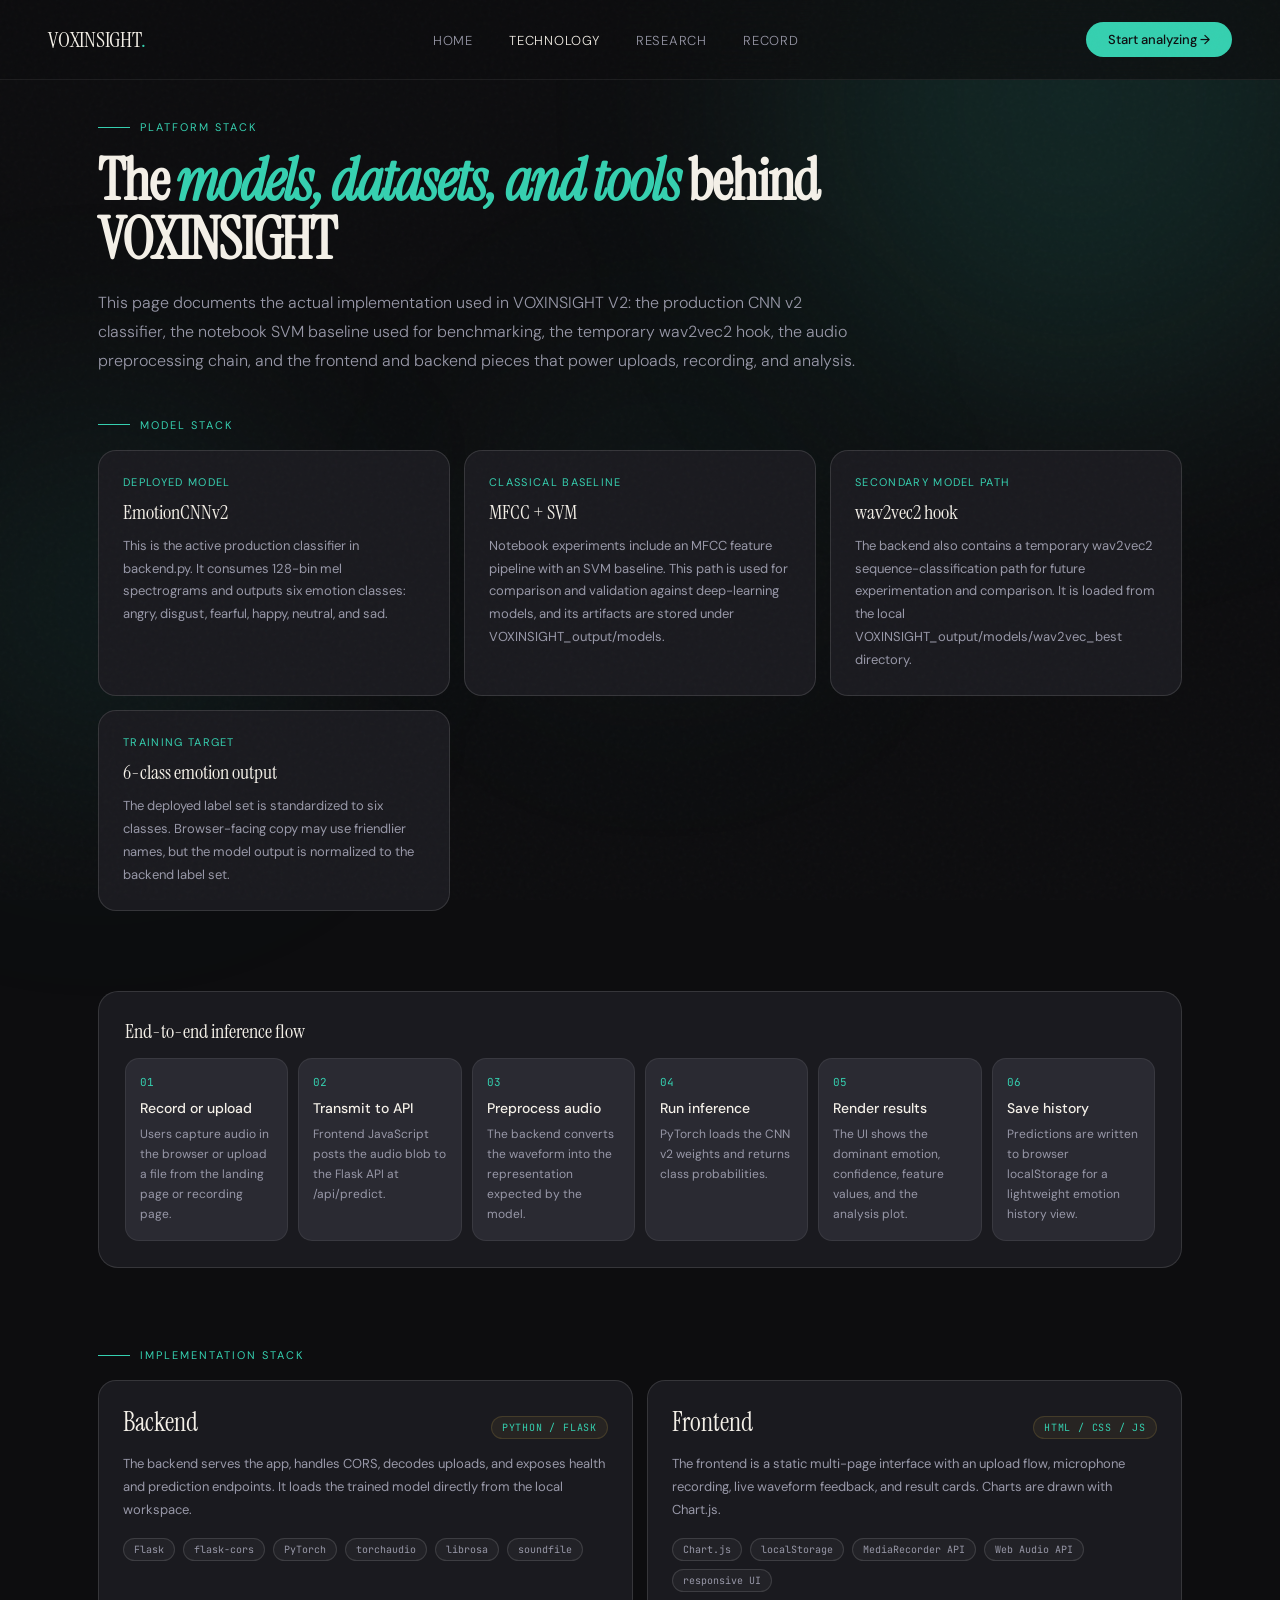
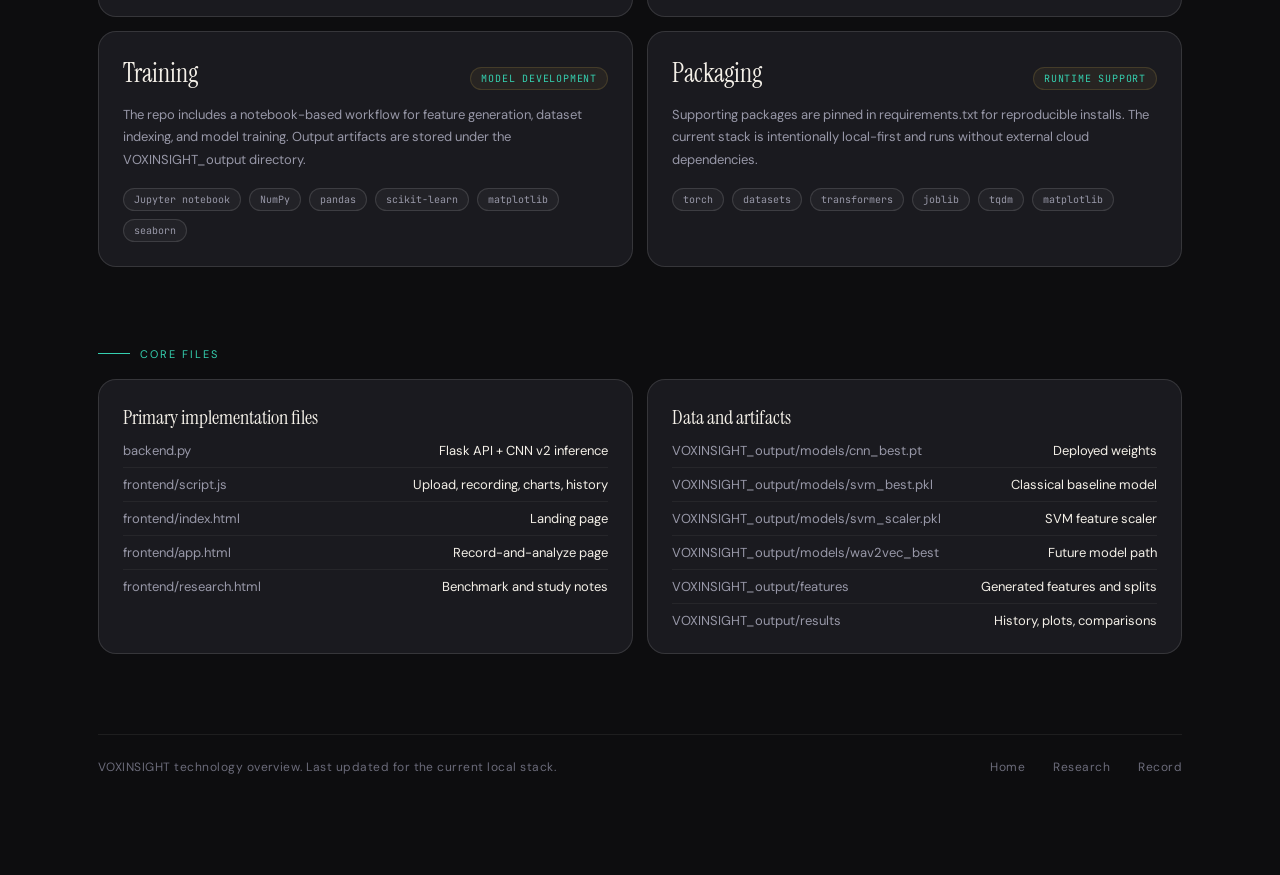
==== technology.html @ 30678c3e "Add files via upload" ====
<!DOCTYPE html>
<html lang="en">
<head>
<meta charset="UTF-8">
<meta name="viewport" content="width=device-width, initial-scale=1.0">
<title>VOXINSIGHT — Technology</title>
<link rel="preconnect" href="https://fonts.googleapis.com">
<link href="https://fonts.googleapis.com/css2?family=Instrument+Serif:ital@0;1&family=DM+Sans:ital,opsz,wght@0,9..40,300;0,9..40,400;0,9..40,500;1,9..40,300&family=JetBrains+Mono:wght@300;400&display=swap" rel="stylesheet">
<link rel="stylesheet" href="styles.css">
<style>
.tech-page {
  position: relative;
  z-index: 1;
  max-width: 1180px;
  margin: 0 auto;
  padding: 120px 48px 100px;
}
.tech-kicker, .tech-section-label {
  font-size: 11px;
  letter-spacing: 0.18em;
  text-transform: uppercase;
  color: var(--gold);
  display: flex;
  align-items: center;
  gap: 10px;
  margin-bottom: 18px;
}
.tech-kicker::before, .tech-section-label::before { content: ''; display: block; width: 32px; height: 1px; background: var(--gold); }
.tech-title {
  font-family: 'Instrument Serif', serif;
  font-size: clamp(42px, 4.5vw, 68px);
  line-height: 1.02;
  letter-spacing: -0.03em;
  color: var(--cream);
  max-width: 780px;
  margin-bottom: 20px;
}
.tech-title em { font-style: italic; color: var(--gold); }
.tech-desc {
  font-size: 16px;
  line-height: 1.8;
  color: var(--muted2);
  max-width: 760px;
  margin-bottom: 42px;
  font-weight: 300;
}
.tech-grid, .stack-grid, .source-grid {
  display: grid;
  gap: 14px;
}
.tech-grid { grid-template-columns: repeat(3, 1fr); margin-bottom: 80px; }
.stack-grid, .source-grid { grid-template-columns: repeat(2, 1fr); }
.tech-card, .stack-card, .source-card {
  background: var(--ink2);
  border: 1px solid var(--border2);
  border-radius: 18px;
  padding: 24px;
}
.tech-card-label {
  font-size: 11px; text-transform: uppercase; letter-spacing: 0.12em; color: var(--gold); margin-bottom: 10px;
}
.tech-card-title, .stack-name {
  font-family: 'Instrument Serif', serif;
  color: var(--cream);
}
.tech-card-title { font-size: 20px; margin-bottom: 10px; }
.stack-head { display:flex; align-items:baseline; justify-content:space-between; gap:16px; margin-bottom:14px; }
.stack-name { font-size: 26px; }
.stack-chip {
  font-family: 'JetBrains Mono', monospace;
  font-size: 10px;
  letter-spacing: 0.08em;
  text-transform: uppercase;
  color: var(--gold);
  background: rgba(201,168,76,0.08);
  border: 1px solid rgba(201,168,76,0.18);
  border-radius: 999px;
  padding: 4px 10px;
}
.tech-card-text, .stack-desc {
  font-size: 13px;
  line-height: 1.75;
  color: var(--muted2);
}
.stack-desc { margin-bottom: 16px; }
.stack-list, .source-list { display:flex; flex-wrap:wrap; gap:8px; }
.stack-pill {
  background: rgba(255,255,255,0.04);
  border: 1px solid var(--border2);
  border-radius: 999px;
  padding: 4px 10px;
  font-family: 'JetBrains Mono', monospace;
  font-size: 10px;
  color: var(--muted2);
}
.pipeline {
  margin-top: 24px;
  background: var(--ink2);
  border: 1px solid var(--border2);
  border-radius: 20px;
  padding: 26px;
}
.pipeline-steps {
  display: grid;
  grid-template-columns: repeat(6, 1fr);
  gap: 10px;
  margin-top: 14px;
}
.pipe-step {
  background: var(--ink3);
  border-radius: 14px;
  border: 1px solid var(--border);
  padding: 16px 14px;
  min-height: 120px;
}
.pipe-num { font-family: 'JetBrains Mono', monospace; font-size: 11px; color: var(--gold); margin-bottom: 10px; }
.pipe-title { font-size: 14px; font-weight: 500; color: var(--cream); margin-bottom: 8px; }
.pipe-text { font-size: 12px; line-height: 1.65; color: var(--muted2); }
.source-item {
  display: flex;
  justify-content: space-between;
  gap: 16px;
  border-bottom: 1px solid rgba(255,255,255,0.05);
  padding-bottom: 8px;
  width: 100%;
}
.source-item:last-child { border-bottom: none; padding-bottom: 0; }
.source-key { color: var(--muted2); font-size: 13px; }
.source-val { color: var(--cream); font-size: 13px; text-align: right; }
.tech-footer {
  margin-top: 80px;
  padding-top: 24px;
  border-top: 1px solid var(--border);
  display: flex;
  justify-content: space-between;
  gap: 16px;
  flex-wrap: wrap;
}
@media (max-width: 1024px) {
  .tech-grid, .stack-grid, .source-grid { grid-template-columns: 1fr; }
  .pipeline-steps { grid-template-columns: repeat(2, 1fr); }
}
@media (max-width: 768px) {
  .tech-page { padding: 104px 24px 80px; }
  .pipeline-steps { grid-template-columns: 1fr; }
}
</style>
</head>
<body>

<div class="orb orb1"></div>
<div class="orb orb2"></div>
<div class="orb orb3"></div>

<nav>
    <div class="logo">VOXINSIGHT<span>.</span></div>
    <ul class="nav-links">
        <li><a href="./index.html">Home</a></li>
        <li><a href="./technology.html" class="active">Technology</a></li>
        <li><a href="./research.html">Research</a></li>
        <li><a href="./app.html">Record</a></li>
    </ul>
    <a class="nav-cta" href="./app.html" style="text-decoration:none;">Start analyzing →</a>
</nav>

<main class="tech-page">
    <div class="tech-kicker">Platform stack</div>
    <h1 class="tech-title">The <em>models, datasets, and tools</em> behind VOXINSIGHT</h1>
    <p class="tech-desc">This page documents the actual implementation used in VOXINSIGHT V2: the production CNN v2 classifier, the notebook SVM baseline used for benchmarking, the temporary wav2vec2 hook, the audio preprocessing chain, and the frontend and backend pieces that power uploads, recording, and analysis.</p>

    <section>
        <div class="tech-section-label">Model stack</div>
        <div class="tech-grid">
            <div class="tech-card">
                <div class="tech-card-label">Deployed model</div>
                <div class="tech-card-title">EmotionCNNv2</div>
                <div class="tech-card-text">This is the active production classifier in backend.py. It consumes 128-bin mel spectrograms and outputs six emotion classes: angry, disgust, fearful, happy, neutral, and sad.</div>
            </div>
          <div class="tech-card">
            <div class="tech-card-label">Classical baseline</div>
            <div class="tech-card-title">MFCC + SVM</div>
            <div class="tech-card-text">Notebook experiments include an MFCC feature pipeline with an SVM baseline. This path is used for comparison and validation against deep-learning models, and its artifacts are stored under VOXINSIGHT_output/models.</div>
          </div>
            <div class="tech-card">
                <div class="tech-card-label">Secondary model path</div>
                <div class="tech-card-title">wav2vec2 hook</div>
                <div class="tech-card-text">The backend also contains a temporary wav2vec2 sequence-classification path for future experimentation and comparison. It is loaded from the local VOXINSIGHT_output/models/wav2vec_best directory.</div>
            </div>
            <div class="tech-card">
                <div class="tech-card-label">Training target</div>
                <div class="tech-card-title">6-class emotion output</div>
                <div class="tech-card-text">The deployed label set is standardized to six classes. Browser-facing copy may use friendlier names, but the model output is normalized to the backend label set.</div>
            </div>
        </div>
    </section>

    <!-- <section style="margin-top:80px;">
        <div class="tech-section-label">Data and preprocessing</div>
        <div class="source-grid">
            <div class="source-card">
                <div class="tech-card-title">Dataset and source material</div>
                <div class="tech-card-text">The project documentation references RAVDESS as the primary training source. Local workspace artifacts also include actor folders and cached feature outputs used during experimentation.</div>
                <div class="source-list" style="margin-top:12px;">
                    <div class="source-item"><span class="source-key">Training set</span><span class="source-val">RAVDESS</span></div>
                    <div class="source-item"><span class="source-key">Local audio corpus</span><span class="source-val">audio_speech_actors_01-24</span></div>
                    <div class="source-item"><span class="source-key">Feature cache</span><span class="source-val">VOXINSIGHT_output</span></div>
                </div>
            </div>
            <div class="source-card">
                <div class="tech-card-title">Audio preprocessing pipeline</div>
                <div class="tech-card-text">Audio is decoded server-side, converted to mono, resampled to 16 kHz, trimmed for silence, normalized, and padded or clipped to a fixed duration before inference.</div>
                <div class="source-list" style="margin-top:12px;">
                    <div class="source-item"><span class="source-key">Decode</span><span class="source-val">soundfile, librosa</span></div>
                    <div class="source-item"><span class="source-key">Sample rate</span><span class="source-val">16,000 Hz</span></div>
                    <div class="source-item"><span class="source-key">Windowing</span><span class="source-val">Mel spectrogram features</span></div>
                    <div class="source-item"><span class="source-key">Duration handling</span><span class="source-val">Trim, pad, clip</span></div>
                </div>
            </div>
        </div> -->

        <div class="pipeline">
            <div class="tech-card-title">End-to-end inference flow</div>
            <div class="pipeline-steps">
                <div class="pipe-step"><div class="pipe-num">01</div><div class="pipe-title">Record or upload</div><div class="pipe-text">Users capture audio in the browser or upload a file from the landing page or recording page.</div></div>
                <div class="pipe-step"><div class="pipe-num">02</div><div class="pipe-title">Transmit to API</div><div class="pipe-text">Frontend JavaScript posts the audio blob to the Flask API at /api/predict.</div></div>
                <div class="pipe-step"><div class="pipe-num">03</div><div class="pipe-title">Preprocess audio</div><div class="pipe-text">The backend converts the waveform into the representation expected by the model.</div></div>
                <div class="pipe-step"><div class="pipe-num">04</div><div class="pipe-title">Run inference</div><div class="pipe-text">PyTorch loads the CNN v2 weights and returns class probabilities.</div></div>
                <div class="pipe-step"><div class="pipe-num">05</div><div class="pipe-title">Render results</div><div class="pipe-text">The UI shows the dominant emotion, confidence, feature values, and the analysis plot.</div></div>
                <div class="pipe-step"><div class="pipe-num">06</div><div class="pipe-title">Save history</div><div class="pipe-text">Predictions are written to browser localStorage for a lightweight emotion history view.</div></div>
            </div>
        </div>
    </section>

    <section style="margin-top:80px;">
        <div class="tech-section-label">Implementation stack</div>
        <div class="stack-grid">
            <div class="stack-card">
                <div class="stack-head"><div class="stack-name">Backend</div><div class="stack-chip">Python / Flask</div></div>
                <div class="stack-desc">The backend serves the app, handles CORS, decodes uploads, and exposes health and prediction endpoints. It loads the trained model directly from the local workspace.</div>
                <div class="stack-list"><span class="stack-pill">Flask</span><span class="stack-pill">flask-cors</span><span class="stack-pill">PyTorch</span><span class="stack-pill">torchaudio</span><span class="stack-pill">librosa</span><span class="stack-pill">soundfile</span></div>
            </div>
            <div class="stack-card">
                <div class="stack-head"><div class="stack-name">Frontend</div><div class="stack-chip">HTML / CSS / JS</div></div>
                <div class="stack-desc">The frontend is a static multi-page interface with an upload flow, microphone recording, live waveform feedback, and result cards. Charts are drawn with Chart.js.</div>
                <div class="stack-list"><span class="stack-pill">Chart.js</span><span class="stack-pill">localStorage</span><span class="stack-pill">MediaRecorder API</span><span class="stack-pill">Web Audio API</span><span class="stack-pill">responsive UI</span></div>
            </div>
            <div class="stack-card">
                <div class="stack-head"><div class="stack-name">Training</div><div class="stack-chip">Model development</div></div>
                <div class="stack-desc">The repo includes a notebook-based workflow for feature generation, dataset indexing, and model training. Output artifacts are stored under the VOXINSIGHT_output directory.</div>
                <div class="stack-list"><span class="stack-pill">Jupyter notebook</span><span class="stack-pill">NumPy</span><span class="stack-pill">pandas</span><span class="stack-pill">scikit-learn</span><span class="stack-pill">matplotlib</span><span class="stack-pill">seaborn</span></div>
            </div>
            <div class="stack-card">
                <div class="stack-head"><div class="stack-name">Packaging</div><div class="stack-chip">Runtime support</div></div>
                <div class="stack-desc">Supporting packages are pinned in requirements.txt for reproducible installs. The current stack is intentionally local-first and runs without external cloud dependencies.</div>
                <div class="stack-list"><span class="stack-pill">torch</span><span class="stack-pill">datasets</span><span class="stack-pill">transformers</span><span class="stack-pill">joblib</span><span class="stack-pill">tqdm</span><span class="stack-pill">matplotlib</span></div>
            </div>
        </div>
    </section>

    <section style="margin-top:80px;">
        <div class="tech-section-label">Core files</div>
        <div class="source-grid">
            <div class="source-card">
                <div class="tech-card-title">Primary implementation files</div>
                <div class="source-list" style="margin-top:12px;">
                    <div class="source-item"><span class="source-key">backend.py</span><span class="source-val">Flask API + CNN v2 inference</span></div>
                    <div class="source-item"><span class="source-key">frontend/script.js</span><span class="source-val">Upload, recording, charts, history</span></div>
                    <div class="source-item"><span class="source-key">frontend/index.html</span><span class="source-val">Landing page</span></div>
                    <div class="source-item"><span class="source-key">frontend/app.html</span><span class="source-val">Record-and-analyze page</span></div>
                    <div class="source-item"><span class="source-key">frontend/research.html</span><span class="source-val">Benchmark and study notes</span></div>
                </div>
            </div>
            <div class="source-card">
                <div class="tech-card-title">Data and artifacts</div>
                <div class="source-list" style="margin-top:12px;">
                    <div class="source-item"><span class="source-key">VOXINSIGHT_output/models/cnn_best.pt</span><span class="source-val">Deployed weights</span></div>
                    <div class="source-item"><span class="source-key">VOXINSIGHT_output/models/svm_best.pkl</span><span class="source-val">Classical baseline model</span></div>
                    <div class="source-item"><span class="source-key">VOXINSIGHT_output/models/svm_scaler.pkl</span><span class="source-val">SVM feature scaler</span></div>
                    <div class="source-item"><span class="source-key">VOXINSIGHT_output/models/wav2vec_best</span><span class="source-val">Future model path</span></div>
                    <div class="source-item"><span class="source-key">VOXINSIGHT_output/features</span><span class="source-val">Generated features and splits</span></div>
                    <div class="source-item"><span class="source-key">VOXINSIGHT_output/results</span><span class="source-val">History, plots, comparisons</span></div>
                </div>
            </div>
        </div>
    </section>

    <div class="tech-footer">
        <div class="footer-copy">VOXINSIGHT technology overview. Last updated for the current local stack.</div>
      <div class="footer-links"><a href="./index.html">Home</a><a href="./research.html">Research</a><a href="./app.html">Record</a></div>
    </div>
</main>

  <script src="page-transition.js"></script>

</body>
</html>
---- styles.css ----
/* VOXINSIGHT theme CSS */
/* Full VOXINSIGHT CSS - imported from reference template */
:root {
  --ink: #0d0d0f;
  --ink2: #1a1a1f;
  --ink3: #2a2a32;
  --muted: #6b6b7a;
  --muted2: #9898a8;
  --cream: #f4f0e8;
  --cream2: #ece8de;
  --gold: #35d0b0;
  --gold2: #74e6c9;
  --teal: #1aa895;
  --teal2: #0b756b;
  --rose: #e85d75;
  --violet: #5ca9a2;
  --green: #4caf88;
  --amber: #e8a042;
  --border: rgba(255,255,255,0.07);
  --border2: rgba(255,255,255,0.12);
  --glow: rgba(53,208,176,0.18);
  --r: 10px;
  --r2: 16px;
  --r3: 24px;
}

*, *::before, *::after { box-sizing: border-box; margin: 0; padding: 0; }

html { scroll-behavior: smooth; }

body {
  font-family: 'DM Sans', sans-serif;
  background: var(--ink);
  color: var(--cream);
  min-height: 100vh;
  overflow-x: hidden;
}

/* NOISE TEXTURE OVERLAY */
body::before {
  content: '';
  position: fixed;
  inset: 0;
  background-image: url("data:image/svg+xml,%3Csvg viewBox='0 0 256 256' xmlns='http://www.w3.org/2000/svg'%3E%3Cfilter id='noise'%3E%3CfeTurbulence type='fractalNoise' baseFrequency='0.9' numOctaves='4' stitchTiles='stitch'/%3E%3C/filter%3E%3Crect width='100%25' height='100%25' filter='url(%23noise)' opacity='0.035'/%3E%3C/svg%3E");
  pointer-events: none;
  z-index: 999;
  opacity: 0.6;
}

/* AMBIENT ORBS */
.orb { position: fixed; border-radius: 50%; filter: blur(120px); pointer-events: none; z-index: 0; }
.orb1 { width: 600px; height: 600px; background: rgba(53,208,176,0.12); top: -200px; right: -100px; }
.orb2 { width: 400px; height: 400px; background: rgba(46,196,182,0.08); bottom: 100px; left: -100px; }
.orb3 { width: 300px; height: 300px; background: rgba(53,208,176,0.06); top: 40%; left: 40%; }

/* NAV */
nav { position: fixed; top: 0; left: 0; right: 0; z-index: 100; display: flex; align-items: center; justify-content: space-between; padding: 22px 48px; background: rgba(13,13,15,0.7); backdrop-filter: blur(20px); -webkit-backdrop-filter: blur(20px); border-bottom: 1px solid var(--border); }

.logo { font-family: 'Instrument Serif', serif; font-size: 22px; letter-spacing: -0.01em; color: var(--cream); }
.logo span { color: var(--gold); }

.nav-links { display: flex; gap: 36px; list-style: none; }
.nav-links a { font-size: 13px; font-weight: 300; color: var(--muted2); text-decoration: none; letter-spacing: 0.06em; text-transform: uppercase; transition: color 0.2s; }
.nav-links a:hover { color: var(--cream); }

.nav-cta { display: flex; align-items: center; gap: 6px; background: var(--gold); color: var(--ink); border: none; border-radius: 999px; padding: 9px 22px; font-family: 'DM Sans', sans-serif; font-size: 13px; font-weight: 500; cursor: pointer; transition: background 0.2s, transform 0.15s; }
.nav-cta:hover { background: var(--gold2); transform: translateY(-1px); }

/* HERO */

.hero { position: relative; z-index: 1; min-height: 100vh; display: grid; grid-template-columns: 1fr 1fr; gap: 0; align-items: center; padding: 120px 48px 80px; max-width: 1300px; margin: 0 auto; overflow: visible; }

.hero-left { padding-right: 60px; }

.hero-badge { display: inline-flex; align-items: center; gap: 8px; border: 1px solid rgba(53,208,176,0.3); border-radius: 999px; padding: 5px 16px 5px 8px; margin-bottom: 36px; font-size: 12px; color: var(--gold); letter-spacing: 0.05em; background: rgba(53,208,176,0.06); }
.badge-dot { width: 6px; height: 6px; border-radius: 50%; background: var(--gold); animation: pulse-dot 2s ease-in-out infinite; }
@keyframes pulse-dot { 0%,100%{opacity:1;transform:scale(1);}50%{opacity:0.5;transform:scale(0.8);} }

.hero h1 { font-family: 'Instrument Serif', serif; font-size: clamp(48px, 5vw, 72px); line-height: 1.05; letter-spacing: -0.02em; color: var(--cream); margin-bottom: 24px; }
.hero h1 em { font-style: italic; color: var(--gold); }

.hero-desc { font-size: 16px; line-height: 1.7; color: var(--muted2); font-weight: 300; max-width: 420px; margin-bottom: 40px; }

.hero-actions { display: flex; gap: 14px; align-items: center; }

.btn-primary { display: inline-flex; align-items: center; gap: 10px; background: var(--gold); color: var(--ink); border: none; border-radius: 999px; padding: 14px 32px; font-family: 'DM Sans', sans-serif; font-size: 15px; font-weight: 500; cursor: pointer; transition: all 0.2s; }
.btn-primary:hover { background: var(--gold2); transform: translateY(-2px); box-shadow: 0 12px 40px rgba(53,208,176,0.25); }

.btn-ghost { display: inline-flex; align-items: center; gap: 8px; background: transparent; color: var(--cream); border: 1px solid var(--border2); border-radius: 999px; padding: 14px 28px; font-family: 'DM Sans', sans-serif; font-size: 15px; font-weight: 300; cursor: pointer; transition: all 0.2s; }
.btn-ghost:hover { border-color: rgba(255,255,255,0.3); background: rgba(255,255,255,0.05); }

.hero-stats { display: flex; gap: 40px; margin-top: 56px; padding-top: 40px; border-top: 1px solid var(--border); }
.stat-val { font-family: 'Instrument Serif', serif; font-size: 32px; color: var(--cream); letter-spacing: -0.02em; display: block; }
.stat-lbl { font-size: 12px; color: var(--muted); letter-spacing: 0.08em; text-transform: uppercase; margin-top: 2px; display: block; }

/* HERO RIGHT — MAIN CARD */
.hero-right { position: relative; overflow: visible; padding: 48px 0; }

.analyzer-card { background: var(--ink2); border: 1px solid var(--border2); border-radius: var(--r3); padding: 0; overflow: hidden; box-shadow: 0 40px 120px rgba(0,0,0,0.6), 0 0 0 1px rgba(255,255,255,0.04) inset; animation: float 6s ease-in-out infinite; position: relative; z-index: 2; }
@keyframes float { 0%,100%{transform:translateY(0) rotate(5deg);}50%{transform:translateY(-12px) rotate(5deg);} }
.card-top { padding: 28px 28px 0; border-bottom: 1px solid var(--border); }
.card-tabs { display:flex; gap:0; margin-bottom:-1px; }
.card-tab { padding:10px 20px 12px; font-size:13px; color:var(--muted); cursor:pointer; border-bottom:2px solid transparent; transition:all 0.2s; letter-spacing:0.02em; }
.card-tab.active { color:var(--gold); border-bottom-color:var(--gold); }
.card-body { padding:24px 28px 28px; }

/* WAVEFORM ANIMATION */
.waveform-wrap { background: var(--ink3); border-radius: var(--r); padding: 20px; margin-bottom: 20px; position: relative; overflow: hidden; }
.waveform-wrap::after { content:'LIVE'; position:absolute; top:12px; right:14px; font-family:'JetBrains Mono', monospace; font-size:10px; color:var(--rose); letter-spacing:0.1em; display:flex; align-items:center; gap:5px; }
.waveform { display:flex; align-items:center; gap:3px; height:56px; justify-content:center; }
.wbar { width: 3px; border-radius: 2px; background: var(--gold); animation: wavebar 1.2s ease-in-out infinite; opacity: 0.85; }
.wbar:nth-child(odd) { animation-delay: 0.1s; }
.wbar:nth-child(3n) { animation-delay: 0.25s; background: var(--teal); }
.wbar:nth-child(5n) { animation-delay: 0.4s; background: var(--violet); }

@keyframes wavebar {
  0%, 100% { height: 8px; }
  50% { height: calc(8px + var(--h, 30px)); }
}
.waveform-meta{display:flex;justify-content:space-between;align-items:center;margin-top:12px}
.waveform-time{font-family:'JetBrains Mono', monospace; font-size:11px; color:var(--muted)}
.waveform-controls{display:flex;gap:8px}
.wc-btn{width:28px;height:28px;border-radius:50%;border:1px solid var(--border2);background:transparent;color:var(--muted2);cursor:pointer;display:flex;align-items:center;justify-content:center;font-size:11px;transition:all 0.15s}
.wc-btn:hover{background:rgba(255,255,255,0.07);color:var(--cream)} .wc-btn.play{background:var(--gold);border-color:var(--gold);color:var(--ink)}

.emotion-showcase{background:var(--ink3);border-radius:var(--r2);padding:24px;margin-bottom:20px;position:relative;overflow:hidden}
.emo-main-label{font-size:11px;letter-spacing:0.08em;text-transform:uppercase;color:var(--muted);margin-bottom:8px}
.emo-main-val{font-family:'Instrument Serif', serif;font-size:42px;color:var(--cream);letter-spacing:-0.02em;line-height:1;margin-bottom:4px}
.emo-main-conf{font-family:'JetBrains Mono', monospace;font-size:12px;color:var(--gold)}

.mini-grid{display:grid;grid-template-columns:1fr 1fr;gap:10px;margin-bottom:20px}
.mini-card{background:var(--ink3);border-radius:var(--r);padding:14px 16px}
.mini-lbl{font-size:11px;color:var(--muted);letter-spacing:0.05em;margin-bottom:6px;text-transform:uppercase}
.mini-val{font-family:'JetBrains Mono',monospace;font-size:16px;color:var(--cream);font-weight:300}

.emo-bars{display:flex;flex-direction:column;gap:10px}
.emo-bar-row{display:flex;align-items:center;gap:10px}
.ebo-lbl{width:70px;font-size:12px;color:var(--muted2)}
.ebo-track{flex:1;height:3px;background:rgba(255,255,255,0.05);border-radius:2px;overflow:hidden}
.ebo-fill{height:100%;border-radius:2px}
.ebo-num{width:32px;font-family:'JetBrains Mono',monospace;font-size:10px;color:var(--muted);text-align:right}

/* Alternate emotion row styles used in hero analyzer */
.emotion-rows {
  display: flex;
  flex-direction: column;
  gap: 12px;
}
.emo-row {
  display: flex;
  align-items: center;
  gap: 12px;
}
.emo-name {
  width: 64px;
  font-size: 12px;
  color: var(--muted2);
  letter-spacing: 0.04em;
  flex-shrink: 0;
}
.emo-track {
  flex: 1;
  height: 4px;
  background: rgba(255,255,255,0.06);
  border-radius: 2px;
  overflow: hidden;
}
.emo-fill {
  height: 100%;
  border-radius: 2px;
  transition: width 1s cubic-bezier(0.22, 1, 0.36, 1);
}
.emo-pct {
  width: 36px;
  font-family: 'JetBrains Mono', monospace;
  font-size: 11px;
  color: var(--muted);
  text-align: right;
}

/* Dominant label styles */
.dominant-label {
  display: flex;
  align-items: center;
  justify-content: space-between;
  margin-bottom: 16px;
}
.dom-name {
  font-family: 'Instrument Serif', serif;
  font-size: 28px;
  color: var(--cream);
  letter-spacing: -0.01em;
}
.dom-badge {
  background: rgba(53,208,176,0.12);
  border: 1px solid rgba(53,208,176,0.3);
  border-radius: 999px;
  padding: 4px 12px;
  font-size: 11px;
  color: var(--gold);
  letter-spacing: 0.06em;
  font-weight: 500;
}

/* FLOATING ACCENT CARDS */
.accent-card { position: absolute; background: var(--ink2); border: 1px solid var(--border2); border-radius: var(--r2); padding: 16px 20px; backdrop-filter: blur(20px); box-shadow: 0 20px 60px rgba(0,0,0,0.4); z-index: 1; }
.accent-card1 { top: -30px; left: -60px; animation: float2Left 5s ease-in-out 1s infinite; }
.accent-card2 { bottom: 40px; right: -50px; animation: float2Right 5s ease-in-out 2.5s infinite; }
@keyframes float2 { 0%, 100% { transform: translateY(0) rotate(-1deg); } 50% { transform: translateY(-8px) rotate(1deg); } }
@keyframes float2Left { 0%, 100% { transform: translateY(0) rotate(-14deg); } 50% { transform: translateY(-8px) rotate(-10deg); } }
@keyframes float2Right { 0%, 100% { transform: translateY(0) rotate(14deg); } 50% { transform: translateY(-8px) rotate(10deg); } }
.acc-label { font-size: 11px; color: var(--muted); margin-bottom: 6px; letter-spacing: 0.05em; text-transform: uppercase; }
.acc-val { font-family: 'Instrument Serif', serif; font-size: 22px; color: var(--cream); }
.acc-sub { font-size: 11px; color: var(--muted); margin-top: 2px; }

/* FEATURES SECTION */
.features { position: relative; z-index: 1; padding: 120px 48px; max-width: 1300px; margin: 0 auto; }

.section-eyebrow { font-size: 11px; letter-spacing: 0.16em; text-transform: uppercase; color: var(--gold); margin-bottom: 20px; display: flex; align-items: center; gap: 10px; }
.section-eyebrow::before { content: ''; display: block; width: 32px; height: 1px; background: var(--gold); }

.section-title { font-family: 'Instrument Serif', serif; font-size: clamp(36px, 3.5vw, 52px); line-height: 1.1; letter-spacing: -0.02em; color: var(--cream); max-width: 560px; margin-bottom: 72px; }
.section-title em { font-style: italic; color: var(--gold); }

.features-grid { display: grid; grid-template-columns: repeat(3, 1fr); gap: 1px; background: var(--border); border: 1px solid var(--border); border-radius: var(--r2); overflow: hidden; }

.feat-cell { background: var(--ink); padding: 40px 36px; transition: background 0.2s; position: relative; overflow: hidden; }
.feat-cell:hover { background: var(--ink2); }
.feat-cell::before { content: ''; position: absolute; top: 0; left: 0; right: 0; height: 1px; background: linear-gradient(90deg, transparent, var(--gold), transparent); opacity: 0; transition: opacity 0.3s; }
.feat-cell:hover::before { opacity: 0.5; }

.feat-icon { width: 44px; height: 44px; border-radius: 10px; display: flex; align-items: center; justify-content: center; font-size: 20px; margin-bottom: 24px; position: relative; }

.feat-icon-1 { background: rgba(53,208,176,0.1); color: var(--gold); }
.feat-icon-2 { background: rgba(46,196,182,0.1); color: var(--teal); }
.feat-icon-3 { background: rgba(124,92,191,0.1); color: var(--violet); }
.feat-icon-4 { background: rgba(232,93,117,0.1); color: var(--rose); }
.feat-icon-5 { background: rgba(76,175,136,0.1); color: var(--green); }
.feat-icon-6 { background: rgba(232,160,66,0.1); color: var(--amber); }

.feat-title { font-size: 17px; font-weight: 500; color: var(--cream); margin-bottom: 10px; letter-spacing: -0.01em; }
.feat-desc { font-size: 14px; line-height: 1.7; color: var(--muted); font-weight: 300; }

/* UPLOAD SECTION */
.upload-section { position: relative; z-index: 1; padding: 80px 48px 120px; max-width: 1300px; margin: 0 auto; }

.upload-layout { display: grid; grid-template-columns: 1fr 1fr; gap: 40px; align-items: start; }

.upload-area { background: var(--ink2); border: 1.5px dashed rgba(53,208,176,0.2); border-radius: var(--r3); padding: 60px 40px; text-align: center; cursor: pointer; transition: all 0.3s; position: relative; overflow: hidden; }
.upload-area:hover { border-color: rgba(53,208,176,0.5); background: rgba(53,208,176,0.03); }
.upload-area::before { content: ''; position: absolute; inset: 0; background: radial-gradient(ellipse at center, rgba(53,208,176,0.04) 0%, transparent 70%); opacity: 0; transition: opacity 0.3s; pointer-events: none; }
.upload-area:hover::before { opacity: 1; }
.upload-area > * { position: relative; z-index: 1; }
.upload-area.uploaded { border-color: rgba(53,208,176,0.7); background: rgba(53,208,176,0.05); box-shadow: 0 0 0 1px rgba(53,208,176,0.12) inset, 0 0 36px rgba(53,208,176,0.08); }
.upload-area.dragover { border-color: var(--gold); background: rgba(53,208,176,0.08); transform: translateY(-1px); }

.upload-icon { width: 72px; height: 72px; border-radius: 50%; background: rgba(53,208,176,0.08); border: 1px solid rgba(53,208,176,0.15); display: flex; align-items: center; justify-content: center; margin: 0 auto 24px; font-size: 28px; color: var(--gold); transition: transform 0.3s; }
.upload-area:hover .upload-icon { transform: scale(1.05) translateY(-2px); }

.upload-title { font-family: 'Instrument Serif', serif; font-size: 22px; color: var(--cream); margin-bottom: 8px; }
.upload-desc { font-size: 13px; color: var(--muted); line-height: 1.6; margin-bottom: 28px; }
.upload-file-state { display: inline-flex; align-items: center; gap: 10px; margin-bottom: 20px; padding: 8px 14px; border-radius: 999px; background: rgba(255,255,255,0.04); border: 1px solid var(--border2); color: var(--muted2); font-size: 12px; }
.upload-file-state .upload-checkmark { display: inline-flex; align-items: center; justify-content: center; width: 18px; height: 18px; border-radius: 50%; background: rgba(53,208,176,0.14); color: var(--gold); font-size: 11px; }
.upload-area.uploaded .upload-file-state { color: var(--cream); border-color: rgba(53,208,176,0.22); }
.upload-area.uploaded .upload-checkmark { background: var(--gold); color: var(--ink); }
.upload-file-name { max-width: 220px; overflow: hidden; text-overflow: ellipsis; white-space: nowrap; }
.upload-formats { display: flex; gap: 8px; justify-content: center; flex-wrap: wrap; }
.fmt-pill { background: rgba(255,255,255,0.05); border: 1px solid var(--border2); border-radius: 999px; padding: 4px 12px; font-family: 'JetBrains Mono', monospace; font-size: 11px; color: var(--muted2); }

/* RESULTS PANEL */
.results-panel { background: var(--ink2); border: 1px solid var(--border2); border-radius: var(--r3); overflow: hidden; }

.results-header { padding: 20px 24px; border-bottom: 1px solid var(--border); display: flex; align-items: center; justify-content: space-between; }
.results-title { font-size: 14px; font-weight: 500; color: var(--cream); }
.results-status { display: flex; align-items: center; gap: 7px; font-size: 12px; color: var(--green); }
.status-dot2 { width: 7px; height: 7px; border-radius: 50%; background: var(--green); animation: pulse-dot 1.5s ease-in-out infinite; }

.results-body { padding: 24px; }

.emotion-showcase { background: var(--ink3); border-radius: var(--r2); padding: 24px; margin-bottom: 20px; position: relative; overflow: hidden; }
.emotion-showcase::before { content: ''; position: absolute; top: 0; right: 0; width: 120px; height: 120px; background: radial-gradient(circle, rgba(53,208,176,0.08) 0%, transparent 70%); }

.emo-main-label { font-size: 11px; letter-spacing: 0.08em; text-transform: uppercase; color: var(--muted); margin-bottom: 8px; }
.emo-main-val { font-family: 'Instrument Serif', serif; font-size: 42px; color: var(--cream); letter-spacing: -0.02em; line-height: 1; margin-bottom: 4px; }
.emo-main-conf { font-family: 'JetBrains Mono', monospace; font-size: 12px; color: var(--gold); }

.analysis-plot { background: var(--ink3); border-radius: var(--r2); padding: 20px; margin-bottom: 20px; border: 1px solid rgba(255,255,255,0.04); }
.analysis-plot-head { display: flex; align-items: baseline; justify-content: space-between; gap: 12px; margin-bottom: 16px; }
.analysis-plot-title { font-size: 14px; font-weight: 500; color: var(--cream); }
.analysis-plot-note { font-size: 12px; color: var(--muted); }
.analysis-plot-frame { position: relative; height: 240px; }
.analysis-plot-frame canvas { width: 100% !important; height: 100% !important; }

.mini-grid { display: grid; grid-template-columns: 1fr 1fr; gap: 10px; margin-bottom: 20px; }
.mini-card { background: var(--ink3); border-radius: var(--r); padding: 14px 16px; }
.mini-lbl { font-size: 11px; color: var(--muted); letter-spacing: 0.05em; margin-bottom: 6px; text-transform: uppercase; }
.mini-val { font-family: 'JetBrains Mono', monospace; font-size: 16px; color: var(--cream); font-weight: 300; }
.mini-val span { font-size: 11px; color: var(--muted); margin-left: 2px; }

.emo-bars { display: flex; flex-direction: column; gap: 10px; }
.emo-bar-row { display: flex; align-items: center; gap: 10px; }
.ebo-lbl { width: 70px; font-size: 12px; color: var(--muted2); }
.ebo-track { flex: 1; height: 3px; background: rgba(255,255,255,0.05); border-radius: 2px; overflow: hidden; }
.ebo-fill { height: 100%; border-radius: 2px; }
.ebo-num { width: 32px; font-family: 'JetBrains Mono', monospace; font-size: 10px; color: var(--muted); text-align: right; }

/* HOW IT WORKS */
.how-section { position: relative; z-index: 1; padding: 80px 48px 120px; max-width: 1300px; margin: 0 auto; border-top: 1px solid var(--border); }

.steps-row { display: grid; grid-template-columns: repeat(4, 1fr); gap: 40px; margin-top: 60px; position: relative; }
.steps-row::before { content: ''; position: absolute; top: 28px; left: 60px; right: 60px; height: 1px; background: linear-gradient(90deg, transparent, var(--border2) 20%, var(--border2) 80%, transparent); z-index: 0; }

.step { position: relative; z-index: 1; text-align: center; }
.step-num { width: 56px; height: 56px; border-radius: 50%; background: var(--ink2); border: 1px solid var(--border2); display: flex; align-items: center; justify-content: center; margin: 0 auto 20px; font-family: 'JetBrains Mono', monospace; font-size: 13px; color: var(--gold); font-weight: 300; }
.step-title { font-size: 15px; font-weight: 500; color: var(--cream); margin-bottom: 8px; }
.step-desc { font-size: 13px; color: var(--muted); line-height: 1.6; font-weight: 300; }

/* FOOTER */
footer { position: relative; z-index: 1; border-top: 1px solid var(--border); padding: 40px 48px; display: flex; align-items: center; justify-content: space-between; }
.footer-logo { font-family: 'Instrument Serif', serif; font-size: 18px; color: var(--muted); }
.footer-logo span { color: var(--gold); }
.footer-copy { font-size: 12px; color: var(--muted); letter-spacing: 0.04em; }
.footer-links { display: flex; gap: 28px; list-style: none; }
.footer-links a { font-size: 12px; color: var(--muted); text-decoration: none; letter-spacing: 0.04em; transition: color 0.2s; }
.footer-links a:hover { color: var(--cream); }

/* ANIMATIONS */
@keyframes fadeUp { from { opacity: 0; transform: translateY(24px); } to { opacity: 1; transform: translateY(0); } }
.hero-left > * { animation: fadeUp 0.8s cubic-bezier(0.22,1,0.36,1) backwards; }
.hero-badge { animation-delay: 0.1s; }
.hero h1 { animation-delay: 0.2s; }
.hero-desc { animation-delay: 0.3s; }
.hero-actions { animation-delay: 0.4s; }
.hero-stats { animation-delay: 0.5s; }
.hero-right { animation: fadeUp 0.9s 0.35s cubic-bezier(0.22,1,0.36,1) backwards; }

/* SCROLLBAR */
::-webkit-scrollbar { width: 6px; }
::-webkit-scrollbar-track { background: var(--ink); }
::-webkit-scrollbar-thumb { background: var(--ink3); border-radius: 3px; }

/* Responsive */
@media (max-width: 992px) {
    .hero { grid-template-columns: 1fr; text-align: center; }
    .section-title { margin: 0 auto; }
    .features-grid { grid-template-columns: repeat(auto-fit, minmax(240px, 1fr)); }
}

@media (max-width: 768px) {
    .nav-links { display: none; }
    .hero h1 { font-size: 2.5rem; }
    .features-grid { grid-template-columns: 1fr 1fr; }
  .analysis-plot-head { flex-direction: column; align-items: flex-start; }
}

@media (max-width: 576px) {
    .features-grid { grid-template-columns: 1fr; }
  .analysis-plot-frame { height: 200px; }
}

/* Emotion History Specific Styles */
#emotion-history { margin-top: 0; height: 100%; overflow-y: auto; max-height: 400px; }
.history-date-group { margin-bottom: 1.5rem; border-left: 3px solid var(--gold); padding-left: 1rem; }
.history-date-header { font-size: 1.1rem; font-weight: 700; margin-bottom: 0.5rem; color: var(--gold); }
.history-entry { display: flex; justify-content: space-between; align-items: center; padding: 0.5rem 0; border-bottom: 1px solid rgba(255,255,255,0.03); }
.history-entry:last-child { border-bottom: none; }
.history-entry .time { font-weight: 500; color: var(--muted2); }
.history-entry .emotion { font-size: 0.9rem; font-weight: 600; padding: 0.25rem 0.75rem; border-radius: 1rem; color: #fff; text-transform: capitalize; }
.emotion.neutral { background-color: #6c757d; }
.emotion.happy { background-color: #ffc107; color: #333; }
.emotion.sad { background-color: #007bff; }
.emotion.angry { background-color: #dc3545; }
.emotion.fearful { background-color: #6f42c1; }
.emotion.disgust { background-color: #20c997; }

/* App Page Specific Styles */
.app-container { padding-top: 2rem; padding-bottom: 4rem; }
.app-layout { display: grid; grid-template-columns: 1fr; gap: 2rem; }
#audio-tool h2, #tracker h2 { text-align: left; margin-bottom: 0.5rem; }
#audio-tool p, #tracker p { margin-bottom: 1.5rem; text-align: left; }
.or-separator { text-align: center; margin: 1.5rem 0; font-weight: 500; color: #aaa; }
#audioPreviewSection h4 { margin-bottom: 1rem; }
.audio-player { width: 100%; margin-bottom: 1rem; }
.control-buttons { display: flex; gap: 1rem; }
#resultsSection h3 { margin-bottom: 0.5rem; }
.dominant-emotion-display { font-size: 1.2rem; font-weight: 500; }
.dominant-emotion-display span { font-weight: 700; color: var(--gold); }

/* Accent cards should sit slightly behind the analyzer card */
.accent-card { position: absolute; background: var(--ink2); border: 1px solid var(--border2); border-radius: var(--r2); padding: 12px 16px; backdrop-filter: blur(6px); box-shadow: 0 18px 40px rgba(0,0,0,0.45); z-index: 1; opacity: 0.95; }
.accent-card1 { top: -32px; left: -46px; transform: translate(-10%, -6%) rotate(-18deg); }
.accent-card2 { bottom: 36px; right: -40px; transform: translate(10%, 6%) rotate(18deg); }
.analyzer-card { position: relative; z-index: 2; }

/* Waveform progress bar */
.waveform-progress { height: 8px; background: rgba(255,255,255,0.04); border-radius: 6px; margin: 10px 0; overflow: hidden; cursor: pointer; }
.waveform-progress:hover { background: rgba(255,255,255,0.08); }
.waveform-progress-fill { height: 100%; width: 0%; background: linear-gradient(90deg, var(--gold), var(--teal)); transition: width 0.12s linear; }

/* ── Emotion bar animated fill ─────────────────────────────────────────────── */
.ebo-fill { transition: width 0.6s cubic-bezier(0.22, 1, 0.36, 1); }
.emotion-fill { transition: width 0.6s cubic-bezier(0.22, 1, 0.36, 1); }

/* ── Toast notification ────────────────────────────────────────────────────── */
.vg-toast {
  position: fixed;
  bottom: 32px;
  left: 50%;
  transform: translateX(-50%) translateY(16px);
  background: var(--ink2);
  border: 1px solid var(--border2);
  border-radius: 999px;
  padding: 10px 20px;
  font-size: 13px;
  color: var(--cream2);
  box-shadow: 0 12px 40px rgba(0,0,0,0.5);
  opacity: 0;
  pointer-events: none;
  transition: opacity 0.25s, transform 0.25s;
  z-index: 9999;
  white-space: nowrap;
}
.vg-toast.show {
  opacity: 1;
  transform: translateX(-50%) translateY(0);
}
.vg-toast.error { border-color: rgba(232,93,117,0.4); color: var(--rose); }
.vg-toast.success { border-color: rgba(76,175,136,0.4); color: var(--green); }

/* ── Skeleton loader for results panel ─────────────────────────────────────── */
@keyframes shimmer {
  0%   { background-position: -400px 0; }
  100% { background-position:  400px 0; }
}
.skeleton {
  background: linear-gradient(90deg, var(--ink3) 25%, var(--ink2) 50%, var(--ink3) 75%);
  background-size: 800px 100%;
  animation: shimmer 1.4s infinite linear;
  border-radius: 6px;
  color: transparent !important;
}

/* ── Analyze button loading state ──────────────────────────────────────────── */
.btn-primary.loading-state {
  opacity: 0.75;
  cursor: wait;
  pointer-events: none;
}

/* ── Nav active link ────────────────────────────────────────────────────────── */
.nav-links a.active { color: var(--cream); }

/* ── Mobile nav hamburger placeholder (hidden on desktop) ──────────────────── */
.nav-hamburger { display: none; background: transparent; border: 1px solid var(--border2); border-radius: 8px; padding: 6px 10px; color: var(--muted2); cursor: pointer; font-size: 16px; }
@media (max-width: 768px) {
  .nav-hamburger { display: block; }
  nav { padding: 16px 24px; }
  .hero { padding: 100px 24px 60px; }
  .features { padding: 80px 24px; }
  .upload-section { padding: 60px 24px 80px; }
  .upload-layout { grid-template-columns: 1fr; }
  .how-section { padding: 60px 24px 80px; }
  footer { padding: 32px 24px; flex-direction: column; gap: 12px; text-align: center; }
  .footer-links { justify-content: center; }
  .steps-row::before { display: none; }
}
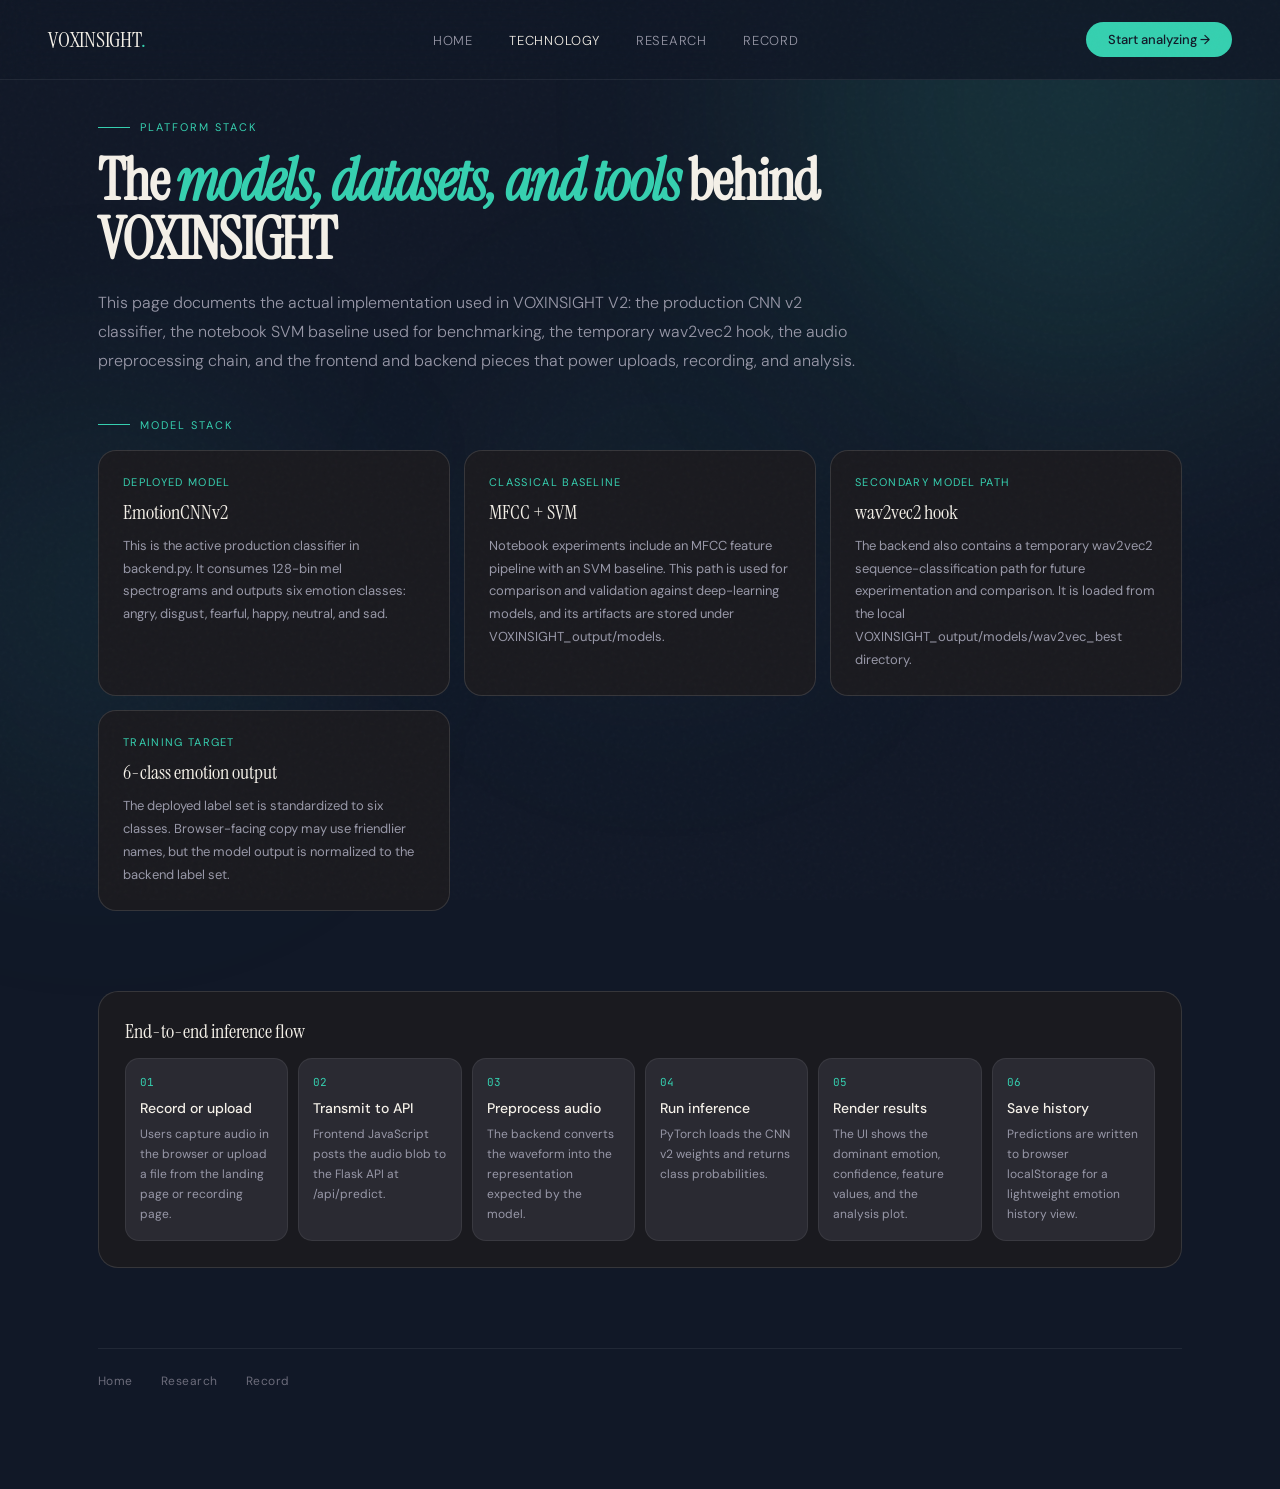
==== commit 3a3422e8: "Intial Work of VOXINSIGHT" ====
--- a/technology.html
+++ b/technology.html
@@ -231,7 +231,7 @@
         </div>
     </section>
 
-    <section style="margin-top:80px;">
+    <!-- <section style="margin-top:80px;">
         <div class="tech-section-label">Implementation stack</div>
         <div class="stack-grid">
             <div class="stack-card">
@@ -282,10 +282,10 @@
                 </div>
             </div>
         </div>
-    </section>
+    </section> -->
 
     <div class="tech-footer">
-        <div class="footer-copy">VOXINSIGHT technology overview. Last updated for the current local stack.</div>
+        <!-- <div class="footer-copy">VOXINSIGHT technology overview. Last updated for the current local stack.</div> -->
       <div class="footer-links"><a href="./index.html">Home</a><a href="./research.html">Research</a><a href="./app.html">Record</a></div>
     </div>
 </main>
--- a/styles.css
+++ b/styles.css
@@ -1,7 +1,7 @@
 /* VOXINSIGHT theme CSS */
 /* Full VOXINSIGHT CSS - imported from reference template */
 :root {
-  --ink: #0d0d0f;
+  --ink: #111827;
   --ink2: #1a1a1f;
   --ink3: #2a2a32;
   --muted: #6b6b7a;
@@ -54,7 +54,7 @@
 .orb3 { width: 300px; height: 300px; background: rgba(53,208,176,0.06); top: 40%; left: 40%; }
 
 /* NAV */
-nav { position: fixed; top: 0; left: 0; right: 0; z-index: 100; display: flex; align-items: center; justify-content: space-between; padding: 22px 48px; background: rgba(13,13,15,0.7); backdrop-filter: blur(20px); -webkit-backdrop-filter: blur(20px); border-bottom: 1px solid var(--border); }
+nav { position: fixed; top: 0; left: 0; right: 0; z-index: 100; display: flex; align-items: center; justify-content: space-between; padding: 22px 48px; background: rgba(17,24,39,0.82); backdrop-filter: blur(20px); -webkit-backdrop-filter: blur(20px); border-bottom: 1px solid var(--border); }
 
 .logo { font-family: 'Instrument Serif', serif; font-size: 22px; letter-spacing: -0.01em; color: var(--cream); }
 .logo span { color: var(--gold); }
